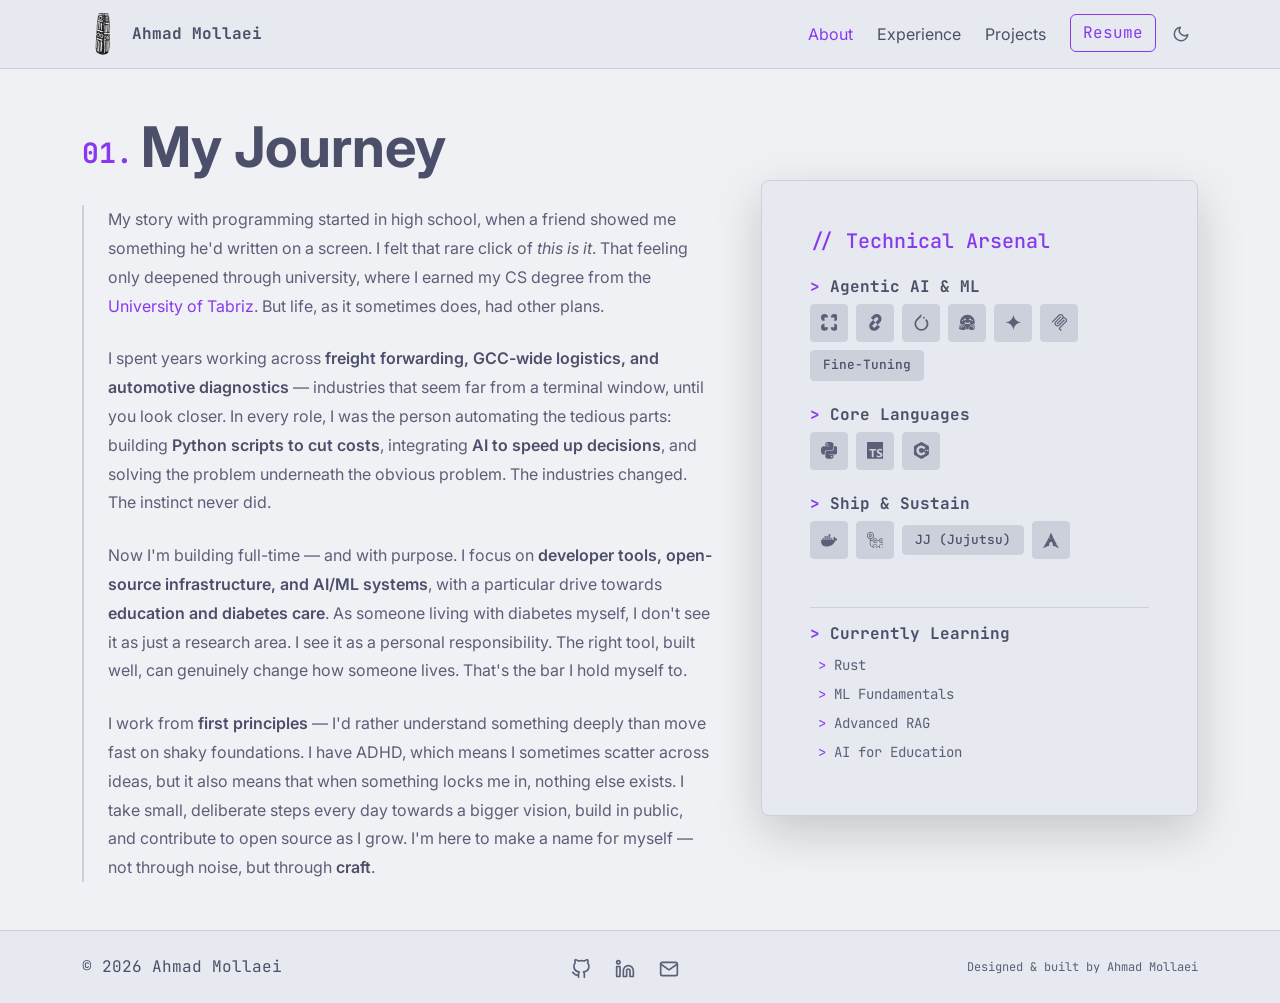
==== about/index.html @ 06b7ce27 "a11y: make skill icon badges keyboard-focusable Add tabindex="0" so the Bootstrap tooltips also open" ====
<!doctype html>

<html lang="en" data-theme="dark">
  <head>
    <meta charset="UTF-8" />
    <meta name="viewport" content="width=device-width, initial-scale=1" />

    <meta
      name="description"
      content="About Ahmad Mollaei: a University of Tabriz CS graduate whose path back to software ran through freight forwarding, logistics and automotive diagnostics, with a focus on education and diabetes care."
    />

    <meta property="og:title" content="About | Ahmad Mollaei" />
    <meta
      property="og:description"
      content="A CS graduate's path back to software through freight, logistics and automotive diagnostics."
    />
    <meta property="og:url" content="https://ahmadmollaei.dev/about/" />
    <meta property="og:type" content="website" />

    <link rel="canonical" href="https://ahmadmollaei.dev/about/" />

    <!--Theme: set before first paint to avoid a flash-->
    <script>
      (function () {
        var t;
        try {
          t = localStorage.getItem("theme");
        } catch (e) {}
        if (t !== "light" && t !== "dark")
          t = matchMedia("(prefers-color-scheme: light)").matches ? "light" : "dark";
        document.documentElement.setAttribute("data-theme", t);
      })();
    </script>

    <!--Google Fonts: JetBrains Mono & Inter -->
    <link rel="preconnect" href="https://fonts.googleapis.com" />
    <link rel="preconnect" href="https://fonts.gstatic.com" crossorigin />
    <link
      href="https://fonts.googleapis.com/css2?family=Inter:wght@400;500;700&family=JetBrains+Mono:ital,wght@0,100..800;1,100..800&display=swap"
      rel="stylesheet"
    />
    <!--Bootstrap CSS-->
    <link
      href="https://cdn.jsdelivr.net/npm/bootstrap@5.3.8/dist/css/bootstrap.min.css"
      rel="stylesheet"
      integrity="sha384-sRIl4kxILFvY47J16cr9ZwB07vP4J8+LH7qKQnuqkuIAvNWLzeN8tE5YBujZqJLB"
      crossorigin="anonymous"
    />
    <!--Bootstrap JS-->
    <script
      defer
      src="https://cdn.jsdelivr.net/npm/bootstrap@5.3.8/dist/js/bootstrap.bundle.min.js"
      integrity="sha384-FKyoEForCGlyvwx9Hj09JcYn3nv7wiPVlz7YYwJrWVcXK/BmnVDxM+D2scQbITxI"
      crossorigin="anonymous"
    ></script>
    <!--Custom CSS-->
    <link href="/styles.css" rel="stylesheet" />
    <!--Custom JS-->
    <script defer src="/scripts.js"></script>
    <!--Website Title & Logo-->
    <title>About | Ahmad Mollaei</title>
    <link rel="icon" type="image/png" href="/assets/images/logo_tab.png" />
  </head>

  <body class="d-flex flex-column min-vh-100 m-0">
    <a class="visually-hidden-focusable skip-link" href="#main"
      >Skip to content</a
    >

    <!--Header-->
    <header id="site-header"></header>

    <!--Fixed SideBars-->
    <div id="site-sidebars"></div>

    <!--Main-->
    <main id="main" class="flex-grow-1">
      <section class="container d-flex align-items-center pt-5 pb-3 py-md-5">
        <div class="row gy-5 gx-lg-5">
          <!-- Left Column-->
          <div class="col-lg-7">
            <h1 class="visually-hidden">About Ahmad Mollaei</h1>
            <h2 class="display-4 fw-bold mb-4 about-heading">
              <span class="about-section-num">01.</span>My Journey
            </h2>

            <div class="border-start about-bio-border ps-4">
              <p class="mb-4">
                My story with programming started in high school, when a friend
                showed me something he'd written on a screen. I felt that rare
                click of <em>this is it</em>. That feeling only deepened through
                university, where I earned my CS degree from the
                <a
                  href="http://tabrizu.ac.ir/en"
                  rel="external nofollow noopener"
                  target="_blank"
                  >University of Tabriz</a
                >. But life, as it sometimes does, had other plans.
              </p>

              <p class="mb-4">
                I spent years working across
                <strong
                  >freight forwarding, GCC-wide logistics, and automotive
                  diagnostics</strong
                > — industries that seem far from a terminal window, until you
                look closer. In every role, I was the person automating the
                tedious parts: building
                <strong>Python scripts to cut costs</strong>, integrating
                <strong>AI to speed up decisions</strong>, and solving the
                problem underneath the obvious problem. The industries changed.
                The instinct never did.
              </p>

              <p class="mb-4">
                Now I'm building full-time — and with purpose. I focus on
                <strong
                  >developer tools, open-source infrastructure, and AI/ML
                  systems</strong
                >, with a particular drive towards
                <strong>education and diabetes care</strong>. As someone living
                with diabetes myself, I don't see it as just a research area. I
                see it as a personal responsibility. The right tool, built well,
                can genuinely change how someone lives. That's the bar I hold
                myself to.
              </p>

              <p class="mb-0">
                I work from <strong>first principles</strong> — I'd rather
                understand something deeply than move fast on shaky foundations.
                I have ADHD, which means I sometimes scatter across ideas, but
                it also means that when something locks me in, nothing else
                exists. I take small, deliberate steps every day towards a
                bigger vision, build in public, and contribute to open source as
                I grow. I'm here to make a name for myself — not through noise,
                but through <strong>craft</strong>.
              </p>
            </div>
          </div>

          <!--Right Column-->
          <div class="col-lg-5 d-flex flex-column justify-content-center">
            <div class="card about-card p-4 p-md-5 shadow-lg">
              <h3 class="h5 font-monospace mb-4 about-card-title">
                // Technical Arsenal
              </h3>

              <!-- Category: Agentic AI & ML-->
              <div class="mb-4">
                <h4 class="h6 font-monospace fw-bold mb-2 about-cat-heading">
                  Agentic AI & ML
                </h4>
                <div class="d-flex flex-wrap gap-2 align-items-center">
                  <span
                    class="badge icon-badge"
                    title="LangGraph"
                    data-bs-toggle="tooltip"
                    tabindex="0"
                    role="img"
                    aria-label="LangGraph"
                  >
                    <svg
                      role="img"
                      viewBox="0 0 24 24"
                      xmlns="http://www.w3.org/2000/svg"
                    >
                      <title>LangGraph</title>
                      <path
                        d="M5 19H10A5 5 0 115 14ZM19 14A5 5 0 1114 19H19ZM10 5A5 5 0 105 10V5ZM19 5V10A5 5 0 1014 5Z"
                      />
                    </svg>
                  </span>

                  <span
                    class="badge icon-badge"
                    title="LangChain"
                    data-bs-toggle="tooltip"
                    tabindex="0"
                    role="img"
                    aria-label="LangChain"
                  >
                    <svg
                      role="img"
                      viewBox="0 0 24 24"
                      xmlns="http://www.w3.org/2000/svg"
                    >
                      <title>LangChain</title>
                      <path
                        d="M13.796 0a6.93 6.93 0 0 0-4.91 2.019L5.451 5.455l3.273 3.27 3.432-3.432a2.284 2.284 0 0 1 3.277 0 2.28 2.28 0 0 1 0 3.275L12 12.001l3.273 3.273 3.433-3.435c2.692-2.692 2.692-7.127 0-9.82A6.92 6.92 0 0 0 13.796 0m-5.07 8.728-3.433 3.434c-2.692 2.693-2.692 7.126 0 9.819A6.92 6.92 0 0 0 10.203 24a6.93 6.93 0 0 0 4.911-2.02l3.432-3.432-3.271-3.272-3.433 3.433a2.284 2.284 0 0 1-3.277 0 2.28 2.28 0 0 1 0-3.276L12 12z"
                      />
                    </svg>
                  </span>

                  <span
                    class="badge icon-badge"
                    title="PyTorch"
                    data-bs-toggle="tooltip"
                    tabindex="0"
                    role="img"
                    aria-label="PyTorch"
                  >
                    <svg
                      role="img"
                      viewBox="0 0 24 24"
                      xmlns="http://www.w3.org/2000/svg"
                    >
                      <title>PyTorch</title>
                      <path
                        d="M12.005 0L4.952 7.053a9.865 9.865 0 000 14.022 9.866 9.866 0 0014.022 0c3.984-3.9 3.986-10.205.085-14.023l-1.744 1.743c2.904 2.905 2.904 7.634 0 10.538s-7.634 2.904-10.538 0-2.904-7.634 0-10.538l4.647-4.646.582-.665zm3.568 3.899a1.327 1.327 0 00-1.327 1.327 1.327 1.327 0 001.327 1.328A1.327 1.327 0 0016.9 5.226 1.327 1.327 0 0015.573 3.9z"
                      />
                    </svg>
                  </span>

                  <span
                    class="badge icon-badge"
                    title="Hugging face Transformers"
                    data-bs-toggle="tooltip"
                    tabindex="0"
                    role="img"
                    aria-label="Hugging face Transformers"
                  >
                    <svg
                      role="img"
                      viewBox="0 0 24 24"
                      xmlns="http://www.w3.org/2000/svg"
                    >
                      <title>Hugging Face</title>
                      <path
                        d="M12.025 1.13c-5.77 0-10.449 4.647-10.449 10.378 0 1.112.178 2.181.503 3.185.064-.222.203-.444.416-.577a.96.96 0 0 1 .524-.15c.293 0 .584.124.84.284.278.173.48.408.71.694.226.282.458.611.684.951v-.014c.017-.324.106-.622.264-.874s.403-.487.762-.543c.3-.047.596.06.787.203s.31.313.4.467c.15.257.212.468.233.542.01.026.653 1.552 1.657 2.54.616.605 1.01 1.223 1.082 1.912.055.537-.096 1.059-.38 1.572.637.121 1.294.187 1.967.187.657 0 1.298-.063 1.921-.178-.287-.517-.44-1.041-.384-1.581.07-.69.465-1.307 1.081-1.913 1.004-.987 1.647-2.513 1.657-2.539.021-.074.083-.285.233-.542.09-.154.208-.323.4-.467a1.08 1.08 0 0 1 .787-.203c.359.056.604.29.762.543s.247.55.265.874v.015c.225-.34.457-.67.683-.952.23-.286.432-.52.71-.694.257-.16.547-.284.84-.285a.97.97 0 0 1 .524.151c.228.143.373.388.43.625l.006.04a10.3 10.3 0 0 0 .534-3.273c0-5.731-4.678-10.378-10.449-10.378M8.327 6.583a1.5 1.5 0 0 1 .713.174 1.487 1.487 0 0 1 .617 2.013c-.183.343-.762-.214-1.102-.094-.38.134-.532.914-.917.71a1.487 1.487 0 0 1 .69-2.803m7.486 0a1.487 1.487 0 0 1 .689 2.803c-.385.204-.536-.576-.916-.71-.34-.12-.92.437-1.103.094a1.487 1.487 0 0 1 .617-2.013 1.5 1.5 0 0 1 .713-.174m-10.68 1.55a.96.96 0 1 1 0 1.921.96.96 0 0 1 0-1.92m13.838 0a.96.96 0 1 1 0 1.92.96.96 0 0 1 0-1.92M8.489 11.458c.588.01 1.965 1.157 3.572 1.164 1.607-.007 2.984-1.155 3.572-1.164.196-.003.305.12.305.454 0 .886-.424 2.328-1.563 3.202-.22-.756-1.396-1.366-1.63-1.32q-.011.001-.02.006l-.044.026-.01.008-.03.024q-.018.017-.035.036l-.032.04a1 1 0 0 0-.058.09l-.014.025q-.049.088-.11.19a1 1 0 0 1-.083.116 1.2 1.2 0 0 1-.173.18q-.035.029-.075.058a1.3 1.3 0 0 1-.251-.243 1 1 0 0 1-.076-.107c-.124-.193-.177-.363-.337-.444-.034-.016-.104-.008-.2.022q-.094.03-.216.087-.06.028-.125.063l-.13.074q-.067.04-.136.086a3 3 0 0 0-.135.096 3 3 0 0 0-.26.219 2 2 0 0 0-.12.121 2 2 0 0 0-.106.128l-.002.002a2 2 0 0 0-.09.132l-.001.001a1.2 1.2 0 0 0-.105.212q-.013.036-.024.073c-1.139-.875-1.563-2.317-1.563-3.203 0-.334.109-.457.305-.454m.836 10.354c.824-1.19.766-2.082-.365-3.194-1.13-1.112-1.789-2.738-1.789-2.738s-.246-.945-.806-.858-.97 1.499.202 2.362c1.173.864-.233 1.45-.685.64-.45-.812-1.683-2.896-2.322-3.295s-1.089-.175-.938.647 2.822 2.813 2.562 3.244-1.176-.506-1.176-.506-2.866-2.567-3.49-1.898.473 1.23 2.037 2.16c1.564.932 1.686 1.178 1.464 1.53s-3.675-2.511-4-1.297c-.323 1.214 3.524 1.567 3.287 2.405-.238.839-2.71-1.587-3.216-.642-.506.946 3.49 2.056 3.522 2.064 1.29.33 4.568 1.028 5.713-.624m5.349 0c-.824-1.19-.766-2.082.365-3.194 1.13-1.112 1.789-2.738 1.789-2.738s.246-.945.806-.858.97 1.499-.202 2.362c-1.173.864.233 1.45.685.64.451-.812 1.683-2.896 2.322-3.295s1.089-.175.938.647-2.822 2.813-2.562 3.244 1.176-.506 1.176-.506 2.866-2.567 3.49-1.898-.473 1.23-2.037 2.16c-1.564.932-1.686 1.178-1.464 1.53s3.675-2.511 4-1.297c.323 1.214-3.524 1.567-3.287 2.405.238.839 2.71-1.587 3.216-.642.506.946-3.49 2.056-3.522 2.064-1.29.33-4.568 1.028-5.713-.624"
                      />
                    </svg>
                  </span>

                  <span
                    class="badge icon-badge"
                    title="Gemini API"
                    data-bs-toggle="tooltip"
                    tabindex="0"
                    role="img"
                    aria-label="Gemini API"
                  >
                    <svg
                      role="img"
                      viewBox="0 0 24 24"
                      xmlns="http://www.w3.org/2000/svg"
                    >
                      <title>Google Gemini</title>
                      <path
                        d="M11.04 19.32Q12 21.51 12 24q0-2.49.93-4.68.96-2.19 2.58-3.81t3.81-2.55Q21.51 12 24 12q-2.49 0-4.68-.93a12.3 12.3 0 0 1-3.81-2.58 12.3 12.3 0 0 1-2.58-3.81Q12 2.49 12 0q0 2.49-.96 4.68-.93 2.19-2.55 3.81a12.3 12.3 0 0 1-3.81 2.58Q2.49 12 0 12q2.49 0 4.68.96 2.19.93 3.81 2.55t2.55 3.81"
                      />
                    </svg>
                  </span>

                  <span
                    class="badge icon-badge"
                    title="Model Context Protocol (MCP)"
                    data-bs-toggle="tooltip"
                    tabindex="0"
                    role="img"
                    aria-label="Model Context Protocol (MCP)"
                  >
                    <svg
                      role="img"
                      viewBox="0 0 24 24"
                      xmlns="http://www.w3.org/2000/svg"
                    >
                      <title>Model Context Protocol</title>
                      <path
                        d="M13.85 0a4.16 4.16 0 0 0-2.95 1.217L1.456 10.66a.835.835 0 0 0 0 1.18.835.835 0 0 0 1.18 0l9.442-9.442a2.49 2.49 0 0 1 3.541 0 2.49 2.49 0 0 1 0 3.541L8.59 12.97l-.1.1a.835.835 0 0 0 0 1.18.835.835 0 0 0 1.18 0l.1-.098 7.03-7.034a2.49 2.49 0 0 1 3.542 0l.049.05a2.49 2.49 0 0 1 0 3.54l-8.54 8.54a1.96 1.96 0 0 0 0 2.755l1.753 1.753a.835.835 0 0 0 1.18 0 .835.835 0 0 0 0-1.18l-1.753-1.753a.266.266 0 0 1 0-.394l8.54-8.54a4.185 4.185 0 0 0 0-5.9l-.05-.05a4.16 4.16 0 0 0-2.95-1.218c-.2 0-.401.02-.6.048a4.17 4.17 0 0 0-1.17-3.552A4.16 4.16 0 0 0 13.85 0m0 3.333a.84.84 0 0 0-.59.245L6.275 10.56a4.186 4.186 0 0 0 0 5.902 4.186 4.186 0 0 0 5.902 0L19.16 9.48a.835.835 0 0 0 0-1.18.835.835 0 0 0-1.18 0l-6.985 6.984a2.49 2.49 0 0 1-3.54 0 2.49 2.49 0 0 1 0-3.54l6.983-6.985a.835.835 0 0 0 0-1.18.84.84 0 0 0-.59-.245"
                      />
                    </svg>
                  </span>

                  <span class="badge text-badge">Fine-Tuning</span>
                </div>
              </div>

              <!-- Category: Core Languages -->
              <div class="mb-4">
                <h4 class="h6 font-monospace fw-bold mb-2 about-cat-heading">
                  Core Languages
                </h4>
                <div class="d-flex flex-wrap gap-2 align-items-center">
                  <span
                    class="badge icon-badge"
                    title="Python"
                    data-bs-toggle="tooltip"
                    tabindex="0"
                    role="img"
                    aria-label="Python"
                  >
                    <svg
                      role="img"
                      viewBox="0 0 24 24"
                      xmlns="http://www.w3.org/2000/svg"
                    >
                      <title>Python</title>
                      <path
                        d="M14.25.18l.9.2.73.26.59.3.45.32.34.34.25.34.16.33.1.3.04.26.02.2-.01.13V8.5l-.05.63-.13.55-.21.46-.26.38-.3.31-.33.25-.35.19-.35.14-.33.1-.3.07-.26.04-.21.02H8.77l-.69.05-.59.14-.5.22-.41.27-.33.32-.27.35-.2.36-.15.37-.1.35-.07.32-.04.27-.02.21v3.06H3.17l-.21-.03-.28-.07-.32-.12-.35-.18-.36-.26-.36-.36-.35-.46-.32-.59-.28-.73-.21-.88-.14-1.05-.05-1.23.06-1.22.16-1.04.24-.87.32-.71.36-.57.4-.44.42-.33.42-.24.4-.16.36-.1.32-.05.24-.01h.16l.06.01h8.16v-.83H6.18l-.01-2.75-.02-.37.05-.34.11-.31.17-.28.25-.26.31-.23.38-.2.44-.18.51-.15.58-.12.64-.1.71-.06.77-.04.84-.02 1.27.05zm-6.3 1.98l-.23.33-.08.41.08.41.23.34.33.22.41.09.41-.09.33-.22.23-.34.08-.41-.08-.41-.23-.33-.33-.22-.41-.09-.41.09zm13.09 3.95l.28.06.32.12.35.18.36.27.36.35.35.47.32.59.28.73.21.88.14 1.04.05 1.23-.06 1.23-.16 1.04-.24.86-.32.71-.36.57-.4.45-.42.33-.42.24-.4.16-.36.09-.32.05-.24.02-.16-.01h-8.22v.82h5.84l.01 2.76.02.36-.05.34-.11.31-.17.29-.25.25-.31.24-.38.2-.44.17-.51.15-.58.13-.64.09-.71.07-.77.04-.84.01-1.27-.04-1.07-.14-.9-.2-.73-.25-.59-.3-.45-.33-.34-.34-.25-.34-.16-.33-.1-.3-.04-.25-.02-.2.01-.13v-5.34l.05-.64.13-.54.21-.46.26-.38.3-.32.33-.24.35-.2.35-.14.33-.1.3-.06.26-.04.21-.02.13-.01h5.84l.69-.05.59-.14.5-.21.41-.28.33-.32.27-.35.2-.36.15-.36.1-.35.07-.32.04-.28.02-.21V6.07h2.09l.14.01zm-6.47 14.25l-.23.33-.08.41.08.41.23.33.33.23.41.08.41-.08.33-.23.23-.33.08-.41-.08-.41-.23-.33-.33-.23-.41-.08-.41.08z"
                      />
                    </svg>
                  </span>

                  <span
                    class="badge icon-badge"
                    title="TypeScript"
                    data-bs-toggle="tooltip"
                    tabindex="0"
                    role="img"
                    aria-label="TypeScript"
                  >
                    <svg
                      role="img"
                      viewBox="0 0 24 24"
                      xmlns="http://www.w3.org/2000/svg"
                    >
                      <title>TypeScript</title>
                      <path
                        d="M1.125 0C.502 0 0 .502 0 1.125v21.75C0 23.498.502 24 1.125 24h21.75c.623 0 1.125-.502 1.125-1.125V1.125C24 .502 23.498 0 22.875 0zm17.363 9.75c.612 0 1.154.037 1.627.111a6.38 6.38 0 0 1 1.306.34v2.458a3.95 3.95 0 0 0-.643-.361 5.093 5.093 0 0 0-.717-.26 5.453 5.453 0 0 0-1.426-.2c-.3 0-.573.028-.819.086a2.1 2.1 0 0 0-.623.242c-.17.104-.3.229-.393.374a.888.888 0 0 0-.14.49c0 .196.053.373.156.529.104.156.252.304.443.444s.423.276.696.41c.273.135.582.274.926.416.47.197.892.407 1.266.628.374.222.695.473.963.753.268.279.472.598.614.957.142.359.214.776.214 1.253 0 .657-.125 1.21-.373 1.656a3.033 3.033 0 0 1-1.012 1.085 4.38 4.38 0 0 1-1.487.596c-.566.12-1.163.18-1.79.18a9.916 9.916 0 0 1-1.84-.164 5.544 5.544 0 0 1-1.512-.493v-2.63a5.033 5.033 0 0 0 3.237 1.2c.333 0 .624-.03.872-.09.249-.06.456-.144.623-.25.166-.108.29-.234.373-.38a1.023 1.023 0 0 0-.074-1.089 2.12 2.12 0 0 0-.537-.5 5.597 5.597 0 0 0-.807-.444 27.72 27.72 0 0 0-1.007-.436c-.918-.383-1.602-.852-2.053-1.405-.45-.553-.676-1.222-.676-2.005 0-.614.123-1.141.369-1.582.246-.441.58-.804 1.004-1.089a4.494 4.494 0 0 1 1.47-.629 7.536 7.536 0 0 1 1.77-.201zm-15.113.188h9.563v2.166H9.506v9.646H6.789v-9.646H3.375z"
                      />
                    </svg>
                  </span>

                  <span
                    class="badge icon-badge"
                    title="C++"
                    data-bs-toggle="tooltip"
                    tabindex="0"
                    role="img"
                    aria-label="C++"
                  >
                    <svg
                      role="img"
                      viewBox="0 0 24 24"
                      xmlns="http://www.w3.org/2000/svg"
                    >
                      <title>C++</title>
                      <path
                        d="M22.394 6c-.167-.29-.398-.543-.652-.69L12.926.22c-.509-.294-1.34-.294-1.848 0L2.26 5.31c-.508.293-.923 1.013-.923 1.6v10.18c0 .294.104.62.271.91.167.29.398.543.652.69l8.816 5.09c.508.293 1.34.293 1.848 0l8.816-5.09c.254-.147.485-.4.652-.69.167-.29.27-.616.27-.91V6.91c.003-.294-.1-.62-.268-.91zM12 19.11c-3.92 0-7.109-3.19-7.109-7.11 0-3.92 3.19-7.11 7.11-7.11a7.133 7.133 0 016.156 3.553l-3.076 1.78a3.567 3.567 0 00-3.08-1.78A3.56 3.56 0 008.444 12 3.56 3.56 0 0012 15.555a3.57 3.57 0 003.08-1.778l3.078 1.78A7.135 7.135 0 0112 19.11zm7.11-6.715h-.79v.79h-.79v-.79h-.79v-.79h.79v-.79h.79v.79h.79zm2.962 0h-.79v.79h-.79v-.79h-.79v-.79h.79v-.79h.79v.79h.79z"
                      />
                    </svg>
                  </span>
                </div>
              </div>

              <!-- Category: Ship & Sustain-->
              <div class="mb-4">
                <h4 class="h6 font-monospace fw-bold mb-2 about-cat-heading">
                  Ship & Sustain
                </h4>
                <div class="d-flex flex-wrap gap-2 align-items-center">
                  <span
                    class="badge icon-badge"
                    title="Docker"
                    data-bs-toggle="tooltip"
                    tabindex="0"
                    role="img"
                    aria-label="Docker"
                  >
                    <svg
                      role="img"
                      viewBox="0 0 24 24"
                      xmlns="http://www.w3.org/2000/svg"
                    >
                      <title>Docker</title>
                      <path
                        d="M13.983 11.078h2.119a.186.186 0 00.186-.185V9.006a.186.186 0 00-.186-.186h-2.119a.185.185 0 00-.185.185v1.888c0 .102.083.185.185.185m-2.954-5.43h2.118a.186.186 0 00.186-.186V3.574a.186.186 0 00-.186-.185h-2.118a.185.185 0 00-.185.185v1.888c0 .102.082.185.185.185m0 2.716h2.118a.187.187 0 00.186-.186V6.29a.186.186 0 00-.186-.185h-2.118a.185.185 0 00-.185.185v1.887c0 .102.082.185.185.186m-2.93 0h2.12a.186.186 0 00.184-.186V6.29a.185.185 0 00-.185-.185H8.1a.185.185 0 00-.185.185v1.887c0 .102.083.185.185.186m-2.964 0h2.119a.186.186 0 00.185-.186V6.29a.185.185 0 00-.185-.185H5.136a.186.186 0 00-.186.185v1.887c0 .102.084.185.186.186m5.893 2.715h2.118a.186.186 0 00.186-.185V9.006a.186.186 0 00-.186-.186h-2.118a.185.185 0 00-.185.185v1.888c0 .102.082.185.185.185m-2.93 0h2.12a.185.185 0 00.184-.185V9.006a.185.185 0 00-.184-.186h-2.12a.185.185 0 00-.184.185v1.888c0 .102.083.185.185.185m-2.964 0h2.119a.185.185 0 00.185-.185V9.006a.185.185 0 00-.184-.186h-2.12a.186.186 0 00-.186.186v1.887c0 .102.084.185.186.185m-2.92 0h2.12a.185.185 0 00.184-.185V9.006a.185.185 0 00-.184-.186h-2.12a.185.185 0 00-.184.185v1.888c0 .102.082.185.185.185M23.763 9.89c-.065-.051-.672-.51-1.954-.51-.338.001-.676.03-1.01.087-.248-1.7-1.653-2.53-1.716-2.566l-.344-.199-.226.327c-.284.438-.49.922-.612 1.43-.23.97-.09 1.882.403 2.661-.595.332-1.55.413-1.744.42H.751a.751.751 0 00-.75.748 11.376 11.376 0 00.692 4.062c.545 1.428 1.355 2.48 2.41 3.124 1.18.723 3.1 1.137 5.275 1.137.983.003 1.963-.086 2.93-.266a12.248 12.248 0 003.823-1.389c.98-.567 1.86-1.288 2.61-2.136 1.252-1.418 1.998-2.997 2.553-4.4h.221c1.372 0 2.215-.549 2.68-1.009.309-.293.55-.65.707-1.046l.098-.288Z"
                      />
                    </svg>
                  </span>

                  <span
                    class="badge icon-badge"
                    title="GitHub Actions"
                    data-bs-toggle="tooltip"
                    tabindex="0"
                    role="img"
                    aria-label="GitHub Actions"
                  >
                    <svg
                      role="img"
                      viewBox="0 0 24 24"
                      xmlns="http://www.w3.org/2000/svg"
                    >
                      <title>GitHub Actions</title>
                      <path
                        d="M10.984 13.836a.5.5 0 0 1-.353-.146l-.745-.743a.5.5 0 1 1 .706-.708l.392.391 1.181-1.18a.5.5 0 0 1 .708.707l-1.535 1.533a.504.504 0 0 1-.354.146zm9.353-.147l1.534-1.532a.5.5 0 0 0-.707-.707l-1.181 1.18-.392-.391a.5.5 0 1 0-.706.708l.746.743a.497.497 0 0 0 .706-.001zM4.527 7.452l2.557-1.585A1 1 0 0 0 7.09 4.17L4.533 2.56A1 1 0 0 0 3 3.406v3.196a1.001 1.001 0 0 0 1.527.85zm2.03-2.436L4 6.602V3.406l2.557 1.61zM24 12.5c0 1.93-1.57 3.5-3.5 3.5a3.503 3.503 0 0 1-3.46-3h-2.08a3.503 3.503 0 0 1-3.46 3 3.502 3.502 0 0 1-3.46-3h-.558c-.972 0-1.85-.399-2.482-1.042V17c0 1.654 1.346 3 3 3h.04c.244-1.693 1.7-3 3.46-3 1.93 0 3.5 1.57 3.5 3.5S13.43 24 11.5 24a3.502 3.502 0 0 1-3.46-3H8c-2.206 0-4-1.794-4-4V9.899A5.008 5.008 0 0 1 0 5c0-2.757 2.243-5 5-5s5 2.243 5 5a5.005 5.005 0 0 1-4.952 4.998A2.482 2.482 0 0 0 7.482 12h.558c.244-1.693 1.7-3 3.46-3a3.502 3.502 0 0 1 3.46 3h2.08a3.503 3.503 0 0 1 3.46-3c1.93 0 3.5 1.57 3.5 3.5zm-15 8c0 1.378 1.122 2.5 2.5 2.5s2.5-1.122 2.5-2.5-1.122-2.5-2.5-2.5S9 19.122 9 20.5zM5 9c2.206 0 4-1.794 4-4S7.206 1 5 1 1 2.794 1 5s1.794 4 4 4zm9 3.5c0-1.378-1.122-2.5-2.5-2.5S9 11.122 9 12.5s1.122 2.5 2.5 2.5 2.5-1.122 2.5-2.5zm9 0c0-1.378-1.122-2.5-2.5-2.5S18 11.122 18 12.5s1.122 2.5 2.5 2.5 2.5-1.122 2.5-2.5zm-13 8a.5.5 0 1 0 1 0 .5.5 0 0 0-1 0zm2 0a.5.5 0 1 0 1 0 .5.5 0 0 0-1 0zm12 0c0 1.93-1.57 3.5-3.5 3.5a3.503 3.503 0 0 1-3.46-3.002c-.007.001-.013.005-.021.005l-.506.017h-.017a.5.5 0 0 1-.016-.999l.506-.017c.018-.002.035.006.052.007A3.503 3.503 0 0 1 20.5 17c1.93 0 3.5 1.57 3.5 3.5zm-1 0c0-1.378-1.122-2.5-2.5-2.5S18 19.122 18 20.5s1.122 2.5 2.5 2.5 2.5-1.122 2.5-2.5z"
                      />
                    </svg>
                  </span>

                  <span class="badge text-badge">JJ (Jujutsu)</span>

                  <span
                    class="badge icon-badge"
                    title="Linux"
                    data-bs-toggle="tooltip"
                    tabindex="0"
                    role="img"
                    aria-label="Linux"
                  >
                    <svg
                      role="img"
                      viewBox="0 0 24 24"
                      xmlns="http://www.w3.org/2000/svg"
                    >
                      <title>Arch Linux</title>
                      <path
                        d="M11.39.605C10.376 3.092 9.764 4.72 8.635 7.132c.693.734 1.543 1.589 2.923 2.554-1.484-.61-2.496-1.224-3.252-1.86C6.86 10.842 4.596 15.138 0 23.395c3.612-2.085 6.412-3.37 9.021-3.862a6.61 6.61 0 01-.171-1.547l.003-.115c.058-2.315 1.261-4.095 2.687-3.973 1.426.12 2.534 2.096 2.478 4.409a6.52 6.52 0 01-.146 1.243c2.58.505 5.352 1.787 8.914 3.844-.702-1.293-1.33-2.459-1.929-3.57-.943-.73-1.926-1.682-3.933-2.713 1.38.359 2.367.772 3.137 1.234-6.09-11.334-6.582-12.84-8.67-17.74zM22.898 21.36v-.623h-.234v-.084h.562v.084h-.234v.623h.331v-.707h.142l.167.5.034.107a2.26 2.26 0 01.038-.114l.17-.493H24v.707h-.091v-.593l-.206.593h-.084l-.205-.602v.602h-.091"
                      />
                    </svg>
                  </span>
                </div>
              </div>

              <!-- Category: Currently Learning-->
              <div class="mt-4 pt-3 about-learning-section">
                <h4 class="h6 font-monospace fw-bold mb-2 about-cat-heading">
                  Currently Learning
                </h4>
                <div class="font-monospace small ps-2 about-learning-list">
                  <div class="py-1 about-learning-item">Rust</div>
                  <div class="py-1 about-learning-item">ML Fundamentals</div>
                  <div class="py-1 about-learning-item">Advanced RAG</div>
                  <div class="py-1 about-learning-item">AI for Education</div>
                </div>
              </div>
            </div>
          </div>
        </div>
      </section>
    </main>

    <!--Footer-->
    <div id="site-chrome-bottom"></div>
  </body>
</html>
---- styles.css ----
/* Fonts and Theme */
:root {
  /* Fonts */
  --font-sans: "Inter", sans-serif;
  --font-mono: "JetBrains Mono", monospace;

  /* Override Bootstrap's monospace */
  --bs-font-monospace: var(--font-mono);

  /* Colors Dark-Mode */
  --ctp-base: #1e1e2e;
  --ctp-mantle: #181825;
  --ctp-surface0: #313244;
  --ctp-text: #cdd6f4;
  --ctp-subtext0: #a6adc8;
  --ctp-mauve: #cba6f7;

  /* Override Bootstrap Colors */
  --bs-body-bg: var(--ctp-base);
  --bs-body-color: var(--ctp-text);
  --bs-secondary-color: var(--ctp-subtext0);
  --bs-border-color: var(--ctp-surface0);
  --bs-link-color: var(--ctp-mauve);
  --bs-link-hover-color: var(--ctp-mauve);

  --navbar-height: 66px;

  /* Sidebar Variables */
  --sidebar-width: 40px;
  --sidebar-gap: 20px;
  --sidebar-display: none;
  --container-width: 100%;
}

html[data-theme="light"] {
  /* Colors light-Mode */
  --ctp-base: #eff1f5;
  --ctp-mantle: #e6e9ef;
  --ctp-surface0: #ccd0da;
  --ctp-text: #4c4f69;
  --ctp-subtext0: #5c5f77;
  --ctp-mauve: #8839ef;
}

html {
  scroll-padding-top: var(--navbar-height);
}

body {
  font-family: var(--font-sans);
  background-color: var(--ctp-base);
  color: var(--ctp-text);
}

main {
  padding-top: var(--navbar-height);
}

/* Skip link: shown on focus, above the fixed navbar */
.skip-link {
  position: fixed;
  top: 0.5rem;
  left: 0.5rem;
  z-index: 1100;
  padding: 0.5rem 1rem;
  background-color: var(--ctp-mantle);
  color: var(--ctp-mauve);
  border: 1px solid var(--ctp-mauve);
  border-radius: 4px;
  font-family: var(--font-mono);
}

/* Header*/
/* NavBar*/

.site-navbar {
  background-color: var(--ctp-mantle);
  border-bottom: 1px solid var(--ctp-surface0);

  --bs-navbar-color: var(--ctp-text);
  --bs-navbar-hover-color: var(--ctp-mauve);
  --bs-navbar-active-color: var(--ctp-mauve);
  --bs-navbar-brand-color: var(--ctp-text);
  --bs-navbar-brand-hover-color: var(--ctp-mauve);
}

.site-navbar .navbar-toggler {
  border-color: var(--ctp-surface0);
}

.site-navbar .navbar-toggler-icon {
  filter: invert(1);
}

html[data-theme="light"] .site-navbar .navbar-toggler-icon {
  filter: none;
}

.navbar-logo {
  height: 42px;
  width: auto;
  display: inline-block;
  transition: transform 0.2s ease;
}

.navbar-logo:hover {
  transform: scale(1.1);
}

.btn-resume {
  color: var(--ctp-mauve);
  border: 1px solid var(--ctp-mauve);
  background: transparent;
  transition: all 0.2s ease;
}

.btn-resume:hover {
  background-color: var(--ctp-mauve);
  color: var(--ctp-base);
}

@media (max-width: 991px) {
  .site-navbar .btn-resume {
    border: none;
    color: var(--ctp-mauve);
    padding: var(--bs-nav-link-padding-y) var(--bs-nav-link-padding-x);
    width: 100%;
    text-align: left;
    background: transparent;
  }

  .site-navbar .btn-resume:hover {
    background-color: transparent;
    text-decoration: underline;
    color: var(--ctp-mauve);
  }

  .nav-item:has(.btn-resume) {
    border-top: 1px solid var(--ctp-surface0);
    padding-top: 0.5rem;
    margin-top: 0.5rem;
  }
}

/* Theme Toggle Button */
.btn-theme-toggle {
  background: transparent;
  border: none;
  color: var(--ctp-subtext0);
  padding: 0.25rem 0.5rem;
  cursor: pointer;
  display: flex;
  align-items: center;
  transition: color 0.2s ease;
}

.btn-theme-toggle:hover {
  color: var(--ctp-mauve);
}

/* Theme Toggle Icon visibility */

#icon-sun {
  display: block;
}

#icon-moon {
  display: none;
}

html[data-theme="light"] #icon-sun {
  display: none;
}

html[data-theme="light"] #icon-moon {
  display: block;
}

/* SideBars */
@media (min-width: 768px) {
  :root {
    --container-width: 720px;
    --sidebar-display: none;
  }
}
@media (min-width: 872px) {
  :root {
    --sidebar-display: block;
  }
}

@media (min-width: 992px) {
  :root {
    --container-width: 960px;
    --sidebar-display: none;
  }
}
@media (min-width: 1112px) {
  :root {
    --sidebar-display: block;
  }
}

@media (min-width: 1200px) {
  :root {
    --container-width: 1140px;
    --sidebar-display: none;
  }
}
@media (min-width: 1292px) {
  :root {
    --sidebar-display: block;
  }
}

@media (min-width: 1400px) {
  :root {
    --container-width: 1320px;
    --sidebar-display: none;
  }
}
@media (min-width: 1472px) {
  :root {
    --sidebar-display: block;
  }
}

.sidebar {
  position: fixed;
  bottom: 0;
  width: var(--sidebar-width);
  z-index: 10;
  display: var(--sidebar-display);
}

.sidebar-left {
  left: min(
    calc(25vw - (var(--container-width) / 4) - (var(--sidebar-width) / 2)),
    calc(
      50vw - (var(--container-width) / 2) - var(--sidebar-width) -
        var(--sidebar-gap)
    )
  );
  right: auto;
}

.sidebar-right {
  right: min(
    calc(25vw - (var(--container-width) / 4) - (var(--sidebar-width) / 2)),
    calc(
      50vw - (var(--container-width) / 2) - var(--sidebar-width) -
        var(--sidebar-gap)
    )
  );
  left: auto;
}

.social-list {
  display: flex;
  flex-direction: column;
  align-items: center;
  list-style: none;
  margin: 0;
  padding: 0;
}

.social-list li {
  margin-bottom: 20px;
}

.social-list svg {
  width: 20px;
  height: 20px;
}

.social-list a {
  color: var(--ctp-subtext0);
  transition:
    color 0.2s ease,
    transform 0.2s ease;
  display: block;
}

.social-list a:hover {
  color: var(--ctp-mauve);
  transform: translateY(-3px);
}

.email-wrapper {
  display: flex;
  flex-direction: column;
  align-items: center;
  position: relative;
}

.email-wrapper a {
  margin: 20px auto;
  padding: 10px;

  text-decoration: none;
  writing-mode: vertical-rl;
  font-family: var(--font-mono);
  font-size: 12px;
  color: var(--ctp-subtext0);
  letter-spacing: 0.1em;

  transition:
    color 0.2s ease,
    transform 0.2s ease;
}

.email-wrapper a:hover {
  color: var(--ctp-mauve);
  transform: translateX(3px);
}

.social-list::after,
.email-wrapper::after {
  content: "";
  display: block;
  width: 1px;
  height: 300px;
  margin: 0 auto;
  background-color: var(--ctp-subtext0);
  opacity: 0.3;
}

@media (max-height: 650px) {
  .social-list::after,
  .email-wrapper::after {
    height: 15vh;
    min-height: 90px;
  }

  .social-list li {
    margin-bottom: 12px;
  }
  .email-wrapper a {
    margin: 10px auto;
  }
}

/* HOME PAGE */

/* Hero Section */

.hero-section {
  min-height: calc(100vh - var(--navbar-height));
  min-height: calc(100svh - var(--navbar-height));
}

@media (max-height: 550px) {
  .hero-section {
    padding-top: var(--navbar-height);
    padding-bottom: 24px;
  }
}

.hero-greeting {
  color: var(--ctp-mauve);
}

.hero-name {
  color: var(--ctp-text);
}

.hero-tagline {
  color: var(--ctp-subtext0);
}

.hero-bio {
  color: var(--ctp-subtext0);
}

/* ABOUT PAGE */

.about-heading {
  color: var(--ctp-text);
}

.about-section-num {
  color: var(--ctp-mauve);
  font-family: var(--font-mono);
  font-size: 0.5em;
  vertical-align: middle;
  margin-right: 0.5rem;
}

.about-bio-border a {
  color: var(--ctp-mauve);
  text-decoration: none;
}

.about-bio-border a:hover {
  text-decoration: underline;
}

.about-bio-border {
  border-left: 2px solid var(--ctp-surface0) !important;
}

.about-bio-border p {
  color: var(--ctp-subtext0);
  line-height: 1.8;
}

.about-bio-border strong {
  color: var(--ctp-text);
  font-weight: 600;
}

.about-card {
  background-color: var(--ctp-mantle);
  border: 1px solid var(--ctp-surface0);
  border-radius: 8px;
}

.about-card-title {
  color: var(--ctp-mauve);
}

.about-cat-heading {
  color: var(--ctp-text);
}

.about-cat-heading::before {
  content: "> ";
  color: var(--ctp-mauve);
}

.about-card .badge {
  display: inline-flex;
  align-items: center;
  justify-content: center;
  font-weight: 500;
  border-radius: 4px;
  background-color: var(--ctp-surface0);
  border: 1px solid var(--ctp-surface0);
}

.icon-badge {
  padding: 0.6rem;
  width: 38px;
  height: 38px;
}

.icon-badge svg {
  width: 100%;
  height: 100%;
  fill: var(--ctp-subtext0);
}

.text-badge {
  padding: 0.5rem 0.75rem;
  font-family: var(--font-mono);
  font-size: 0.8rem;
  color: var(--ctp-subtext0);
}

/* subtext0 on surface0 is only 4.05:1 in light mode */
html[data-theme="light"] .text-badge {
  color: var(--ctp-text);
}

.about-learning-section {
  border-top: 1px solid var(--ctp-surface0);
}

.about-learning-list {
  color: var(--ctp-subtext0);
}

.about-learning-list .about-learning-item::before {
  content: "> ";
  color: var(--ctp-mauve);
}

/* EXPERIENCE PAGE */

.exp-heading {
  color: var(--ctp-text);
}

.exp-divider {
  height: 1px;
  background-color: var(--ctp-surface0);
  opacity: 0.5;
}

.nav-pills .nav-link {
  color: var(--ctp-subtext0);
  background: transparent;
  border-left: 2px solid var(--ctp-surface0);
  border-radius: 0;
  transition: all 0.2s ease;
}

.nav-pills .nav-link:hover {
  color: var(--ctp-mauve);
  background-color: transparent;
  border-left-color: var(--ctp-mauve);
}

.nav-pills .nav-link.active {
  color: var(--ctp-mauve);
  background-color: transparent;
  border-left: 2px solid var(--ctp-mauve);
}

.exp-job-title {
  color: var(--ctp-text);
}

.exp-company {
  color: var(--ctp-mauve);
  font-weight: 400;
}

.exp-date {
  color: var(--ctp-subtext0);
}

.tab-content ul {
  list-style: none;
  padding-left: 0;
}

.tab-content ul li {
  color: var(--ctp-subtext0);
  line-height: 1.7;
  padding-left: 1.25rem;
  position: relative;
}

.tab-content ul li::before {
  content: "▹";
  color: var(--ctp-mauve);
  position: absolute;
  left: 0;
}

/* PROJECTS PAGE */

.proj-heading {
  color: var(--ctp-text);
}

.proj-badge-label {
  color: var(--ctp-subtext0);
  letter-spacing: 0.08em;
}

.proj-badge {
  display: inline-flex;
  align-items: center;
  padding: 0.4rem 0.75rem;
  font-size: 0.78rem;
  border-radius: 4px;
  background-color: transparent;
  border: 1px solid var(--ctp-surface0);
  color: var(--ctp-subtext0);
  transition:
    border-color 0.2s ease,
    color 0.2s ease;
}

.proj-badge:hover {
  border-color: var(--ctp-mauve);
  color: var(--ctp-mauve);
}

.proj-card {
  background-color: var(--ctp-mantle);
  border: 1px solid var(--ctp-surface0);
  border-radius: 8px;
  transition:
    border-color 0.2s ease,
    transform 0.2s ease;
}

.proj-card:hover {
  border-color: var(--ctp-mauve);
  transform: translateY(-4px);
}

.proj-title {
  color: var(--ctp-text);
}

.proj-date {
  color: var(--ctp-subtext0);
}

.proj-desc {
  color: var(--ctp-subtext0);
  line-height: 1.7;
}

.proj-section-divider {
  border-top: 1px solid var(--ctp-surface0);
}

.proj-link {
  color: var(--ctp-subtext0);
  transition:
    color 0.2s ease,
    transform 0.2s ease;
  display: block;
}

.proj-link:hover {
  color: var(--ctp-mauve);
  transform: translateY(-2px);
}

/* 404 PAGE */

.not-found-label {
  color: var(--ctp-subtext0);
  font-size: 0.85rem;
  letter-spacing: 0.1em;
}

.not-found-accent {
  color: var(--ctp-mauve);
}

.not-found-code {
  color: var(--ctp-mauve);
  font-size: clamp(5rem, 20vw, 10rem);
  line-height: 1;
}

.not-found-heading {
  color: var(--ctp-text);
}

.not-found-desc {
  color: var(--ctp-subtext0);
  line-height: 1.8;
}

.not-found-terminal {
  background-color: var(--ctp-mantle);
  border: 1px solid var(--ctp-surface0);
  border-radius: 8px;
  min-width: 320px;
}

.not-found-comment {
  color: var(--ctp-subtext0);
}

.not-found-cmd {
  color: var(--ctp-mauve);
  text-decoration: none;
  transition: opacity 0.2s ease;
}

.not-found-cmd:hover {
  opacity: 0.7;
  text-decoration: none;
}

/* FOOTER */

.site-footer {
  background-color: var(--ctp-mantle);
  border-top: 1px solid var(--ctp-surface0);
  position: relative;
  z-index: 11;
}

.site-footer .footer-brand {
  color: var(--ctp-text);
}

.footer-social-link {
  color: var(--ctp-subtext0);
  transition:
    color 0.2s ease,
    transform 0.2s ease;
  display: block;
}

.footer-social-link:hover {
  color: var(--ctp-mauve);
  transform: translateY(-2px);
}

.footer-credit {
  color: var(--ctp-subtext0);
  font-size: 0.75rem;
}

/* MODAL */

.modal-content {
  --bs-modal-bg: var(--ctp-mantle);
  --bs-modal-color: var(--ctp-text);
  border-color: var(--ctp-surface0);
}

.modal-header,
.modal-footer {
  border-color: var(--ctp-surface0);
}

.btn-close {
  filter: invert(1) grayscale(1);
  opacity: 0.5;
}

html[data-theme="light"] .btn-close {
  filter: none;
}

/* Tooltips */
.tooltip {
  --bs-tooltip-bg: var(--ctp-surface0);
  --bs-tooltip-color: var(--ctp-text);
}
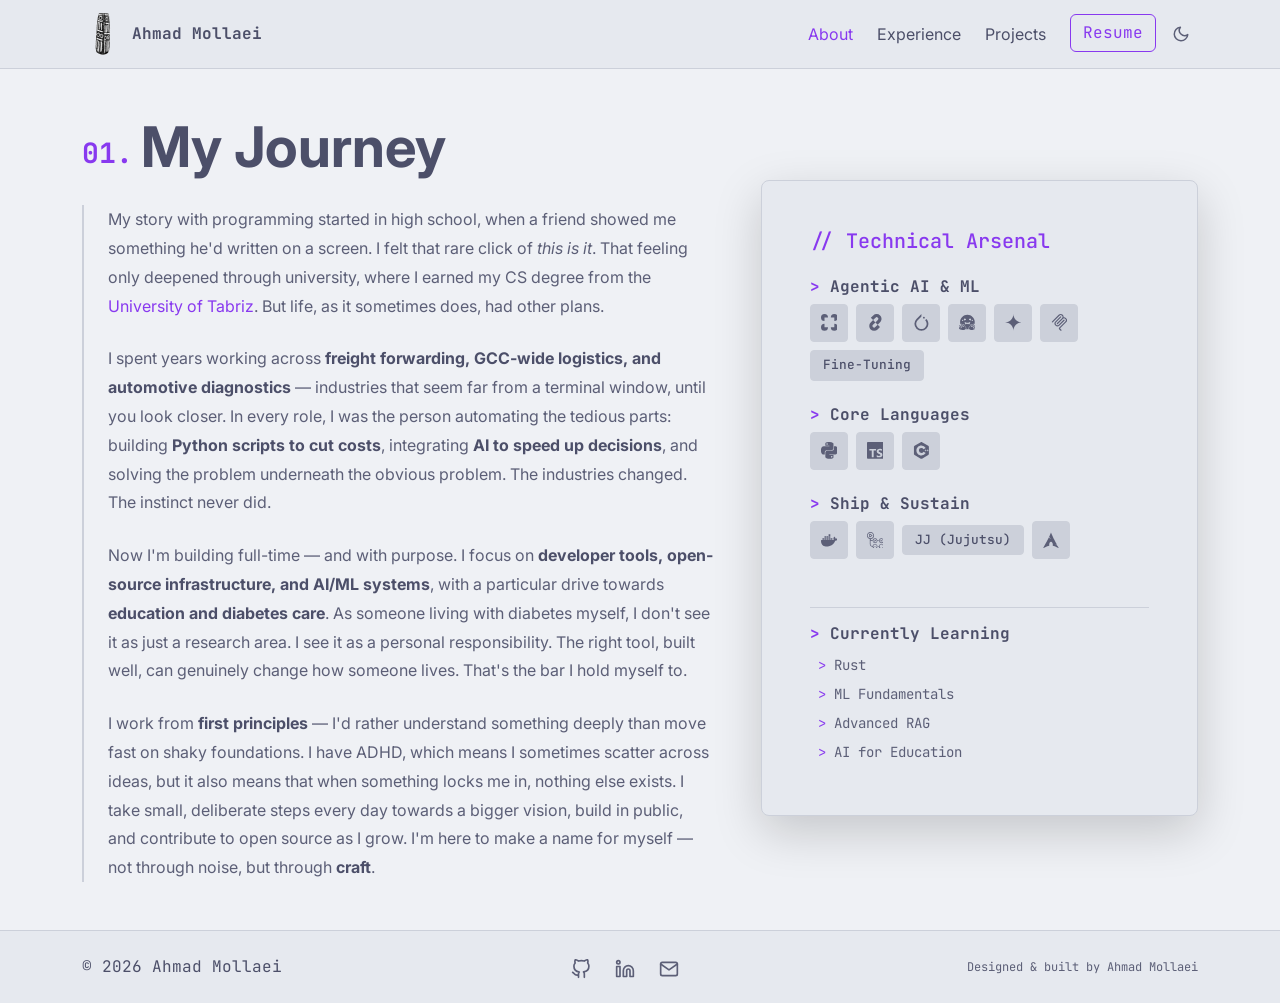
==== commit 377299c3: "perf: load only the font weights the site uses Trim JetBrains Mono from 100-800 plus italics to 400." ====
--- a/about/index.html
+++ b/about/index.html
@@ -37,7 +37,7 @@
     <link rel="preconnect" href="https://fonts.googleapis.com" />
     <link rel="preconnect" href="https://fonts.gstatic.com" crossorigin />
     <link
-      href="https://fonts.googleapis.com/css2?family=Inter:wght@400;500;700&family=JetBrains+Mono:ital,wght@0,100..800;1,100..800&display=swap"
+      href="https://fonts.googleapis.com/css2?family=Inter:wght@400;500;700&family=JetBrains+Mono:wght@400..700&display=swap"
       rel="stylesheet"
     />
     <!--Bootstrap CSS-->
--- a/styles.css
+++ b/styles.css
@@ -406,7 +406,7 @@
 
 .about-bio-border strong {
   color: var(--ctp-text);
-  font-weight: 600;
+  font-weight: 700; /* Inter 600 isn't loaded; 600 already rendered as 700 */
 }
 
 .about-card {
@@ -644,7 +644,7 @@
   background-color: var(--ctp-mantle);
   border: 1px solid var(--ctp-surface0);
   border-radius: 8px;
-  min-width: 320px;
+  min-width: min(320px, 100%);
 }
 
 .not-found-comment {
@@ -720,3 +720,15 @@
   --bs-tooltip-bg: var(--ctp-surface0);
   --bs-tooltip-color: var(--ctp-text);
 }
+
+/* Reduced motion: keep the colour changes, drop the hover movement */
+@media (prefers-reduced-motion: reduce) {
+  .navbar-logo:hover,
+  .social-list a:hover,
+  .email-wrapper a:hover,
+  .proj-card:hover,
+  .proj-link:hover,
+  .footer-social-link:hover {
+    transform: none;
+  }
+}
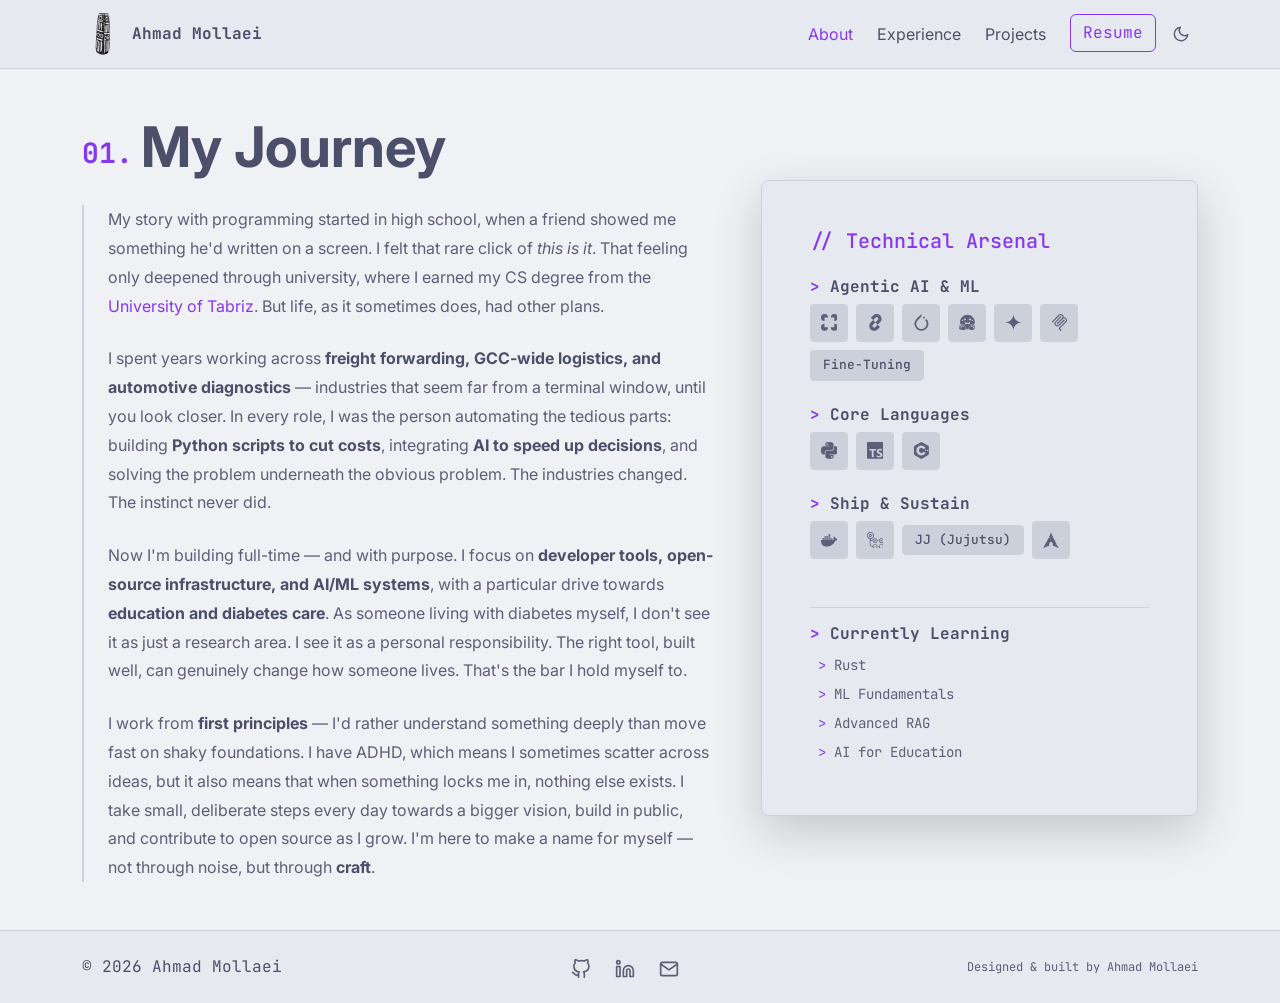
==== commit 32b279ad: "chore: cross-reference the duplicated inline theme bootstrap The pre-paint theme script must stay in" ====
--- a/about/index.html
+++ b/about/index.html
@@ -4,6 +4,17 @@
   <head>
     <meta charset="UTF-8" />
     <meta name="viewport" content="width=device-width, initial-scale=1" />
+    <meta name="color-scheme" content="dark light" />
+    <meta
+      name="theme-color"
+      content="#181825"
+      media="(prefers-color-scheme: dark)"
+    />
+    <meta
+      name="theme-color"
+      content="#e6e9ef"
+      media="(prefers-color-scheme: light)"
+    />
 
     <meta
       name="description"
@@ -22,6 +33,10 @@
 
     <!--Theme: set before first paint to avoid a flash-->
     <script>
+      // Theme bootstrap: inline on purpose (an external file would block first paint).
+      // Identical copies: index.html, about/index.html, experience/index.html,
+      // projects/index.html, 404.html. scripts.js shares the "theme" key and the
+      // "light"/"dark" values. Change one, change them all.
       (function () {
         var t;
         try {
--- a/styles.css
+++ b/styles.css
@@ -14,6 +14,7 @@
   --ctp-text: #cdd6f4;
   --ctp-subtext0: #a6adc8;
   --ctp-mauve: #cba6f7;
+  --ctp-comment: #7d8299; /* dim terminal comment, 4.62:1 on mantle */
 
   /* Override Bootstrap Colors */
   --bs-body-bg: var(--ctp-base);
@@ -30,16 +31,22 @@
   --sidebar-gap: 20px;
   --sidebar-display: none;
   --container-width: 100%;
+
+  /* Native UI (scrollbars, form controls) follows the site theme */
+  color-scheme: dark;
 }
 
 html[data-theme="light"] {
+  color-scheme: light;
+
   /* Colors light-Mode */
   --ctp-base: #eff1f5;
   --ctp-mantle: #e6e9ef;
   --ctp-surface0: #ccd0da;
   --ctp-text: #4c4f69;
   --ctp-subtext0: #5c5f77;
-  --ctp-mauve: #8839ef;
+  --ctp-mauve: #8737ef; /* Latte mauve #8839ef nudged darker to reach 4.5:1 on mantle */
+  --ctp-comment: #63667d; /* dim terminal comment, 4.63:1 on mantle */
 }
 
 html {
@@ -648,18 +655,45 @@
 }
 
 .not-found-comment {
-  color: var(--ctp-subtext0);
-}
-
+  color: var(--ctp-comment);
+  font-style: italic;
+}
+
+/* ms-1 + 4px padding keeps the text where ms-2 put it */
 .not-found-cmd {
   color: var(--ctp-mauve);
   text-decoration: none;
-  transition: opacity 0.2s ease;
-}
-
-.not-found-cmd:hover {
-  opacity: 0.7;
+  padding: 1px 4px;
+  border-radius: 2px;
+  transition:
+    background-color 0.15s,
+    color 0.15s;
+}
+
+/* Hover/focus looks like a terminal selection (mantle on mauve: 4.52:1
+   light, 8.64:1 dark). The highlight is the focus indicator, hence no outline. */
+.not-found-cmd:hover,
+.not-found-cmd:focus-visible {
+  background-color: var(--ctp-mauve);
+  color: var(--ctp-mantle);
   text-decoration: none;
+  outline: none;
+}
+
+.not-found-cursor {
+  display: inline-block;
+  width: 0.6em;
+  height: 1.1em;
+  vertical-align: text-bottom;
+  background: var(--ctp-mauve);
+  margin-left: 4px;
+  animation: blink 1.1s steps(1) 4; /* stops after ~4.4s, solid (WCAG 2.2.2) */
+}
+
+@keyframes blink {
+  50% {
+    opacity: 0;
+  }
 }
 
 /* FOOTER */
@@ -721,8 +755,13 @@
   --bs-tooltip-color: var(--ctp-text);
 }
 
-/* Reduced motion: keep the colour changes, drop the hover movement */
+/* Reduced motion: keep the colour changes, drop the hover movement and the
+   blinking cursor (it stays visible, just static) */
 @media (prefers-reduced-motion: reduce) {
+  .not-found-cursor {
+    animation: none;
+  }
+
   .navbar-logo:hover,
   .social-list a:hover,
   .email-wrapper a:hover,
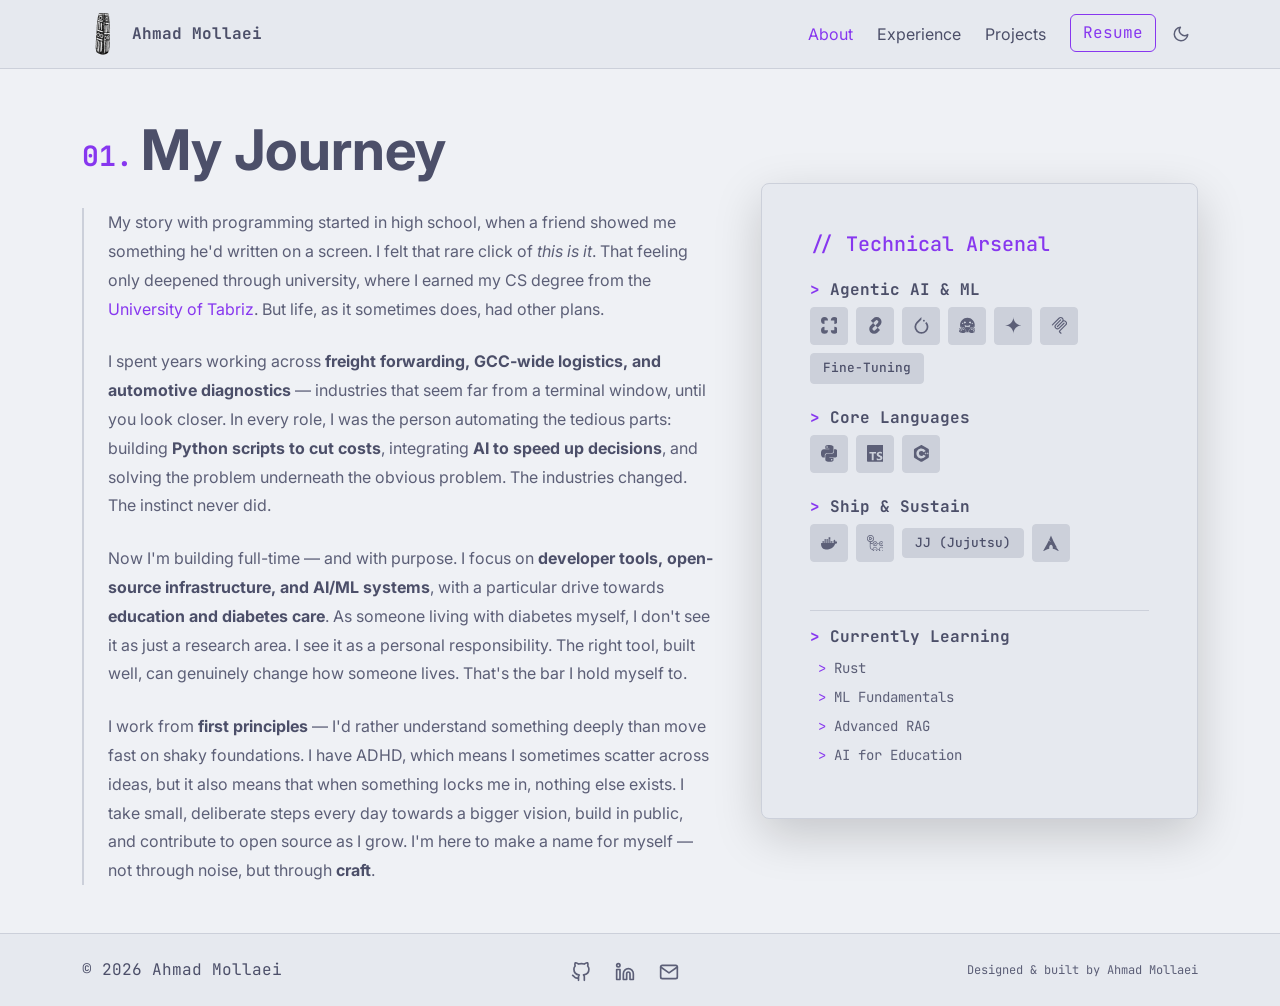
==== commit 99622b41: "fix: make theme-color follow the site theme, not the OS Single theme-color meta per page; the inline" ====
--- a/about/index.html
+++ b/about/index.html
@@ -5,16 +5,7 @@
     <meta charset="UTF-8" />
     <meta name="viewport" content="width=device-width, initial-scale=1" />
     <meta name="color-scheme" content="dark light" />
-    <meta
-      name="theme-color"
-      content="#181825"
-      media="(prefers-color-scheme: dark)"
-    />
-    <meta
-      name="theme-color"
-      content="#e6e9ef"
-      media="(prefers-color-scheme: light)"
-    />
+    <meta name="theme-color" content="#181825" />
 
     <meta
       name="description"
@@ -45,6 +36,9 @@
         if (t !== "light" && t !== "dark")
           t = matchMedia("(prefers-color-scheme: light)").matches ? "light" : "dark";
         document.documentElement.setAttribute("data-theme", t);
+        document
+          .querySelector('meta[name="theme-color"]')
+          .setAttribute("content", t === "light" ? "#e6e9ef" : "#181825");
       })();
     </script>
 
--- a/styles.css
+++ b/styles.css
@@ -24,7 +24,7 @@
   --bs-link-color: var(--ctp-mauve);
   --bs-link-hover-color: var(--ctp-mauve);
 
-  --navbar-height: 66px;
+  --navbar-height: 69px;
 
   /* Sidebar Variables */
   --sidebar-width: 40px;
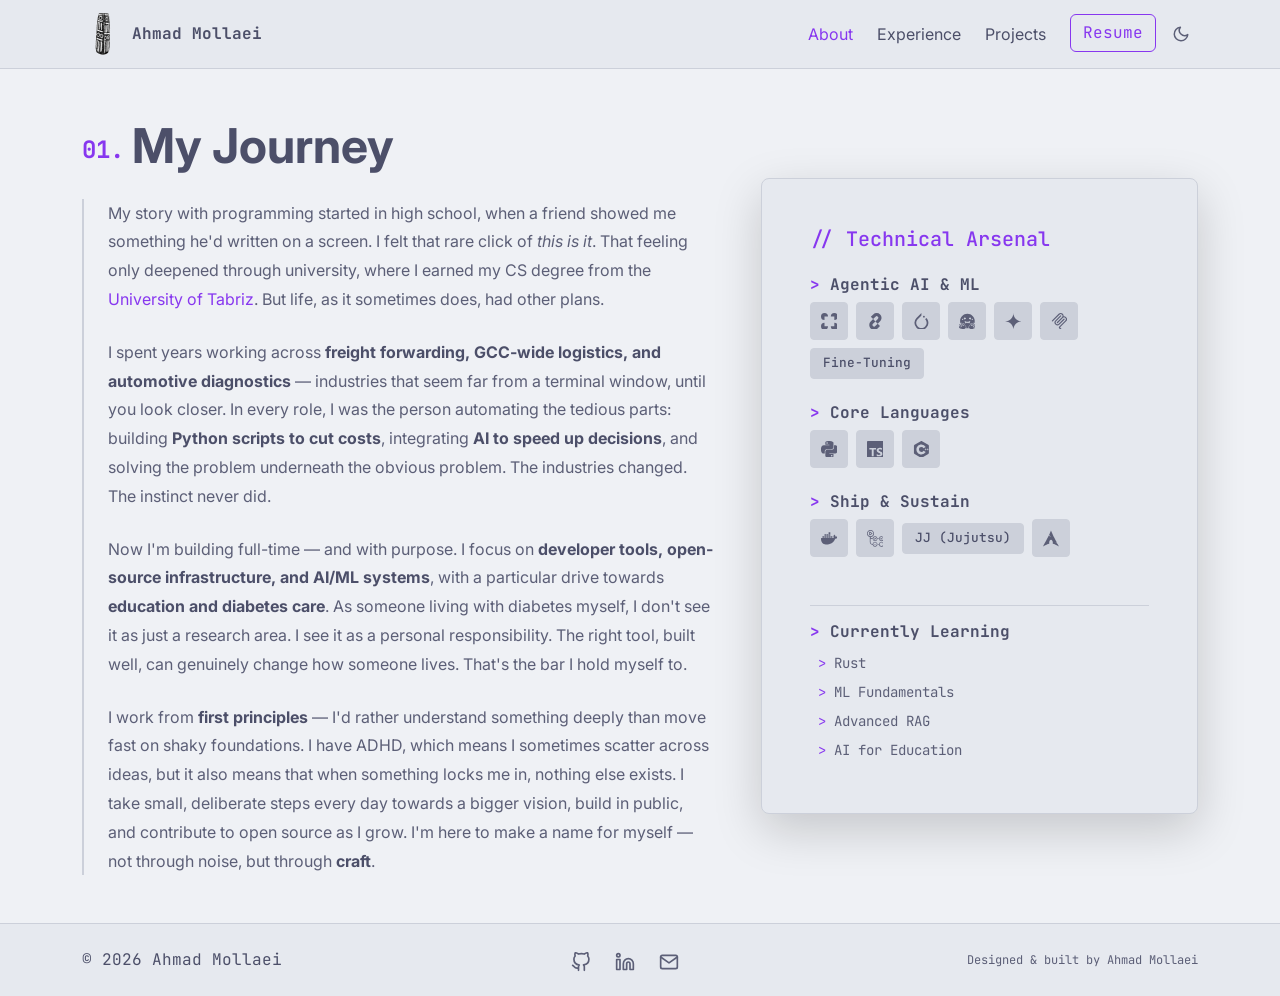
==== commit 19ba10db: "style: standardise section headings on display-5 fw-bold sans About drops from display-4, Experience" ====
--- a/about/index.html
+++ b/about/index.html
@@ -49,6 +49,10 @@
       href="https://fonts.googleapis.com/css2?family=Inter:wght@400;500;700&family=JetBrains+Mono:wght@400..700&display=swap"
       rel="stylesheet"
     />
+    <!--Preload shared partials (crossorigin matches fetch()'s default cors mode)-->
+    <link rel="preload" href="/_includes/_nav.html" as="fetch" crossorigin />
+    <link rel="preload" href="/_includes/_sidebars.html" as="fetch" crossorigin />
+    <link rel="preload" href="/_includes/_footer-modal.html" as="fetch" crossorigin />
     <!--Bootstrap CSS-->
     <link
       href="https://cdn.jsdelivr.net/npm/bootstrap@5.3.8/dist/css/bootstrap.min.css"
@@ -78,7 +82,17 @@
     >
 
     <!--Header-->
-    <header id="site-header"></header>
+    <header id="site-header">
+      <!--Without JS the navbar partial never loads; keep the site navigable-->
+      <noscript>
+        <nav class="container d-flex flex-wrap gap-4 py-3 font-monospace" aria-label="Main">
+          <a href="/">Home</a>
+          <a href="/about/">About</a>
+          <a href="/experience/">Experience</a>
+          <a href="/projects/">Projects</a>
+        </nav>
+      </noscript>
+    </header>
 
     <!--Fixed SideBars-->
     <div id="site-sidebars"></div>
@@ -90,11 +104,11 @@
           <!-- Left Column-->
           <div class="col-lg-7">
             <h1 class="visually-hidden">About Ahmad Mollaei</h1>
-            <h2 class="display-4 fw-bold mb-4 about-heading">
+            <h2 class="display-5 fw-bold mb-4 about-heading">
               <span class="about-section-num">01.</span>My Journey
             </h2>
 
-            <div class="border-start about-bio-border ps-4">
+            <div class="about-bio-border ps-4">
               <p class="mb-4">
                 My story with programming started in high school, when a friend
                 showed me something he'd written on a screen. I felt that rare
--- a/styles.css
+++ b/styles.css
@@ -403,7 +403,7 @@
 }
 
 .about-bio-border {
-  border-left: 2px solid var(--ctp-surface0) !important;
+  border-left: 2px solid var(--ctp-surface0);
 }
 
 .about-bio-border p {
@@ -514,6 +514,33 @@
   border-left: 2px solid var(--ctp-mauve);
 }
 
+/* Below md the tabs are one horizontal scroll strip with a bottom indicator */
+@media (max-width: 767.98px) {
+  .nav-pills {
+    overflow-x: auto;
+  }
+
+  .nav-pills .nav-link,
+  .nav-pills .nav-link.active {
+    flex: 0 0 auto;
+    white-space: nowrap;
+    border-left: 0;
+    border-bottom: 2px solid var(--ctp-surface0);
+  }
+
+  .nav-pills .nav-link:hover,
+  .nav-pills .nav-link.active {
+    border-bottom-color: var(--ctp-mauve);
+  }
+
+  /* Bootstrap's outer focus shadow would be clipped by the scroll box */
+  .nav-pills .nav-link:focus-visible {
+    box-shadow: none;
+    outline: 2px solid var(--ctp-mauve);
+    outline-offset: -2px;
+  }
+}
+
 .exp-job-title {
   color: var(--ctp-text);
 }
@@ -566,14 +593,6 @@
   background-color: transparent;
   border: 1px solid var(--ctp-surface0);
   color: var(--ctp-subtext0);
-  transition:
-    border-color 0.2s ease,
-    color 0.2s ease;
-}
-
-.proj-badge:hover {
-  border-color: var(--ctp-mauve);
-  color: var(--ctp-mauve);
 }
 
 .proj-card {
